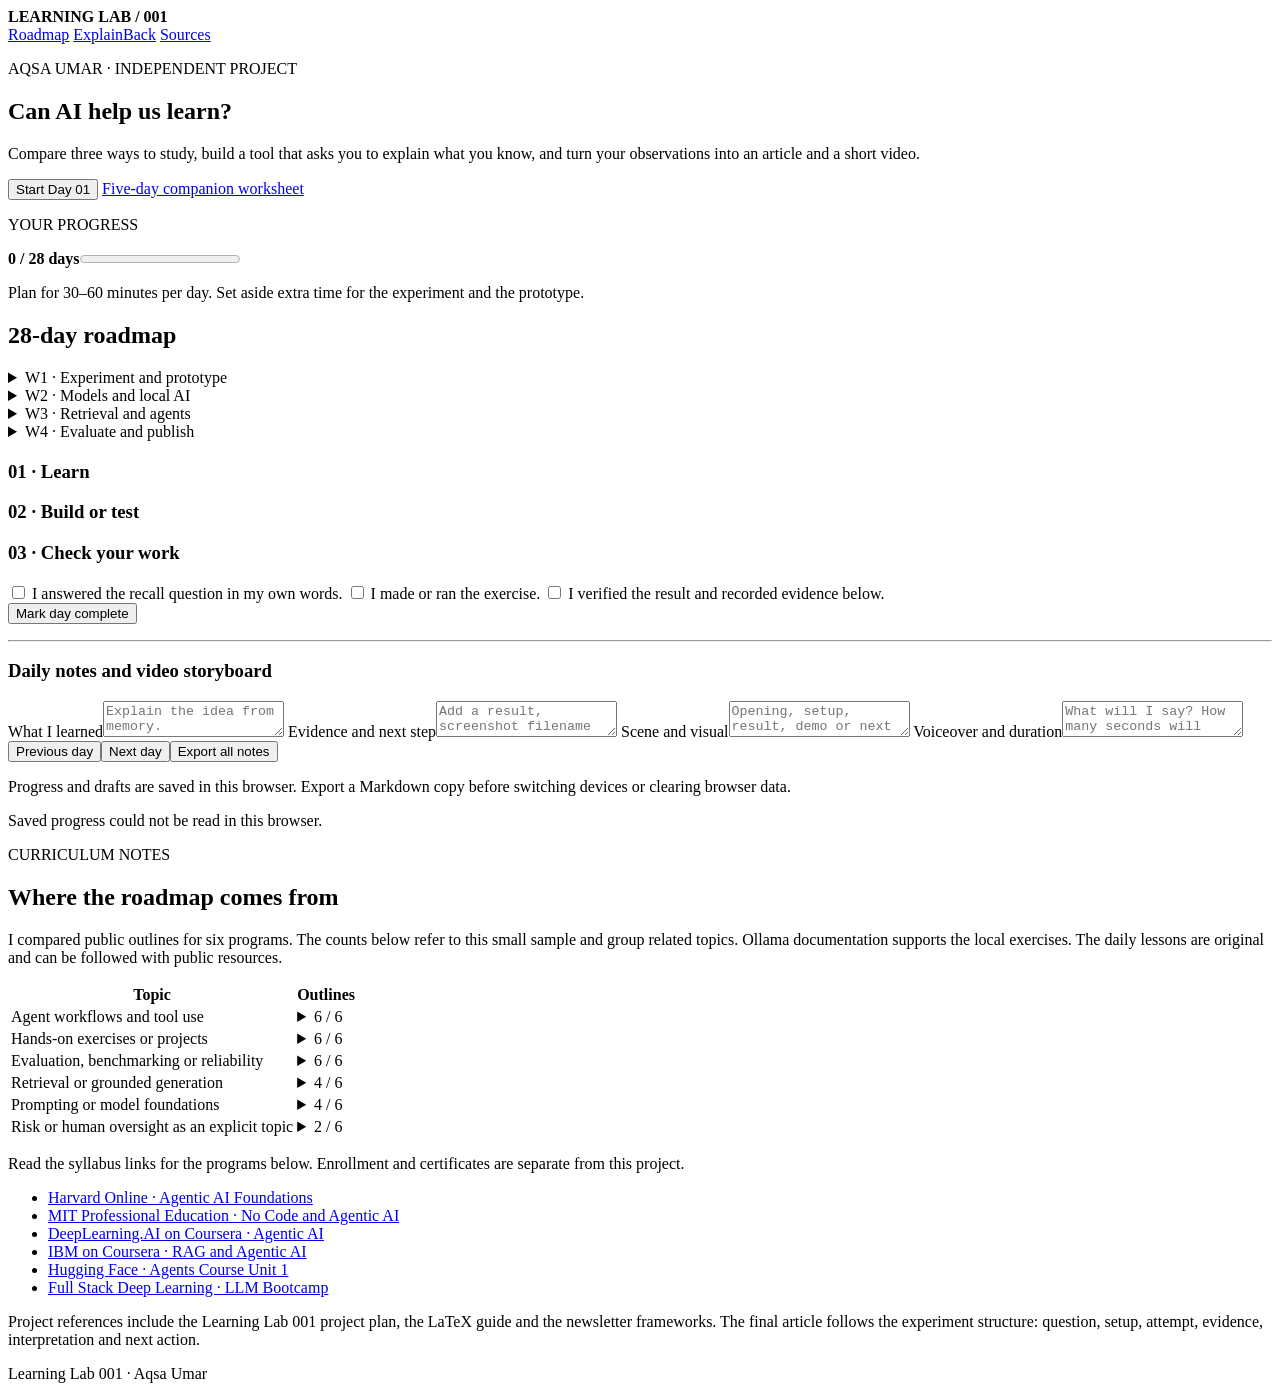
==== index.html @ d53bc0d2 "Add index.html for Learning Lab 001" ====
<!doctype html>
<html lang="en">
<meta charset="utf-8">
<meta name="viewport" content="width=device-width, initial-scale=1">
<title>Learning Lab 001 · Aqsa Umar</title>
<link rel="stylesheet" href="style.css">
<header class="top"><strong>LEARNING LAB / 001</strong><nav><a href="#roadmap">Roadmap</a> <a href="explainback.html">ExplainBack</a> <a href="#sources">Sources</a></nav></header>
<main>
<section class="hero">
<div><p class="eyebrow">AQSA UMAR · INDEPENDENT PROJECT</p>
<h1>Can AI help us learn?</h1>
<p class="intro">Compare three ways to study, build a tool that asks you to explain what you know, and turn your observations into an article and a short video.</p>
<button id="resume">Start Day 01</button> <a href="HELPING-MATERIAL.md">Five-day companion worksheet</a></div>
<aside><p class="eyebrow">YOUR PROGRESS</p><strong id="count">0 / 28 days</strong><progress id="progress" max="28" value="0"></progress><p>Plan for 30–60 minutes per day. Set aside extra time for the experiment and the prototype.</p></aside>
</section>
<section id="roadmap" class="workspace">
<aside class="rail"><h2>28-day roadmap</h2><div id="days"></div></aside>
<article id="lesson" tabindex="-1">
<p class="eyebrow" id="dayLabel"></p><h2 id="dayTitle"></h2>
<h3>01 · Learn</h3><p id="concept"></p><a id="reading" target="_blank" rel="noopener"></a>
<h3>02 · Build or test</h3><p id="exercise"></p>
<h3>03 · Check your work</h3><p id="deliverable"></p><p id="recall"></p>
<div class="checks">
<label><input type="checkbox" data-check="learn"> I answered the recall question in my own words.</label>
<label><input type="checkbox" data-check="build"> I made or ran the exercise.</label>
<label><input type="checkbox" data-check="proof"> I verified the result and recorded evidence below.</label>
</div>
<button id="finish">Mark day complete</button><p id="feedback" role="status"></p>
<hr>
<h3>Daily notes and video storyboard</h3><p id="shot"></p>
<div class="notes">
<label>What I learned<textarea data-note="learning" placeholder="Explain the idea from memory."></textarea></label>
<label>Evidence and next step<textarea data-note="evidence" placeholder="Add a result, screenshot filename or commit link. What will you change?"></textarea></label>
<label>Scene and visual<textarea data-note="scene" placeholder="Opening, setup, result, demo or next step. What appears on screen?"></textarea></label>
<label>Voiceover and duration<textarea data-note="voiceover" placeholder="What will I say? How many seconds will this shot take?"></textarea></label>
</div>
<div class="controls"><button id="prev" class="secondary">Previous day</button><button id="next" class="secondary">Next day</button><button id="export" class="secondary">Export all notes</button></div>
<p class="small">Progress and drafts are saved in this browser. Export a Markdown copy before switching devices or clearing browser data.</p><p role="status" id="storageError"></p>
</article></section>
<section id="sources" class="panel"><p class="eyebrow">CURRICULUM NOTES</p><h2>Where the roadmap comes from</h2>
<p>I compared public outlines for six programs. The counts below refer to this small sample and group related topics. Ollama documentation supports the local exercises. The daily lessons are original and can be followed with public resources.</p><div id="matrix"></div><p>Read the syllabus links for the programs below. Enrollment and certificates are separate from this project.</p><ul id="sourceList"></ul>
<p>Project references include the Learning Lab 001 project plan, the LaTeX guide and the newsletter frameworks. The final article follows the experiment structure: question, setup, attempt, evidence, interpretation and next action.</p></section>
</main>
<dialog id="missing"><form method="dialog"><h2>Some work is still open</h2><p id="missingText"></p><div class="controls"><button value="review" id="review">Review missing work</button><button value="continue" class="secondary" id="keep">Continue anyway</button></div></form></dialog>
<footer>Learning Lab 001 · Aqsa Umar</footer>
<script src="lessons.js"></script><script src="app.js"></script>
</html>
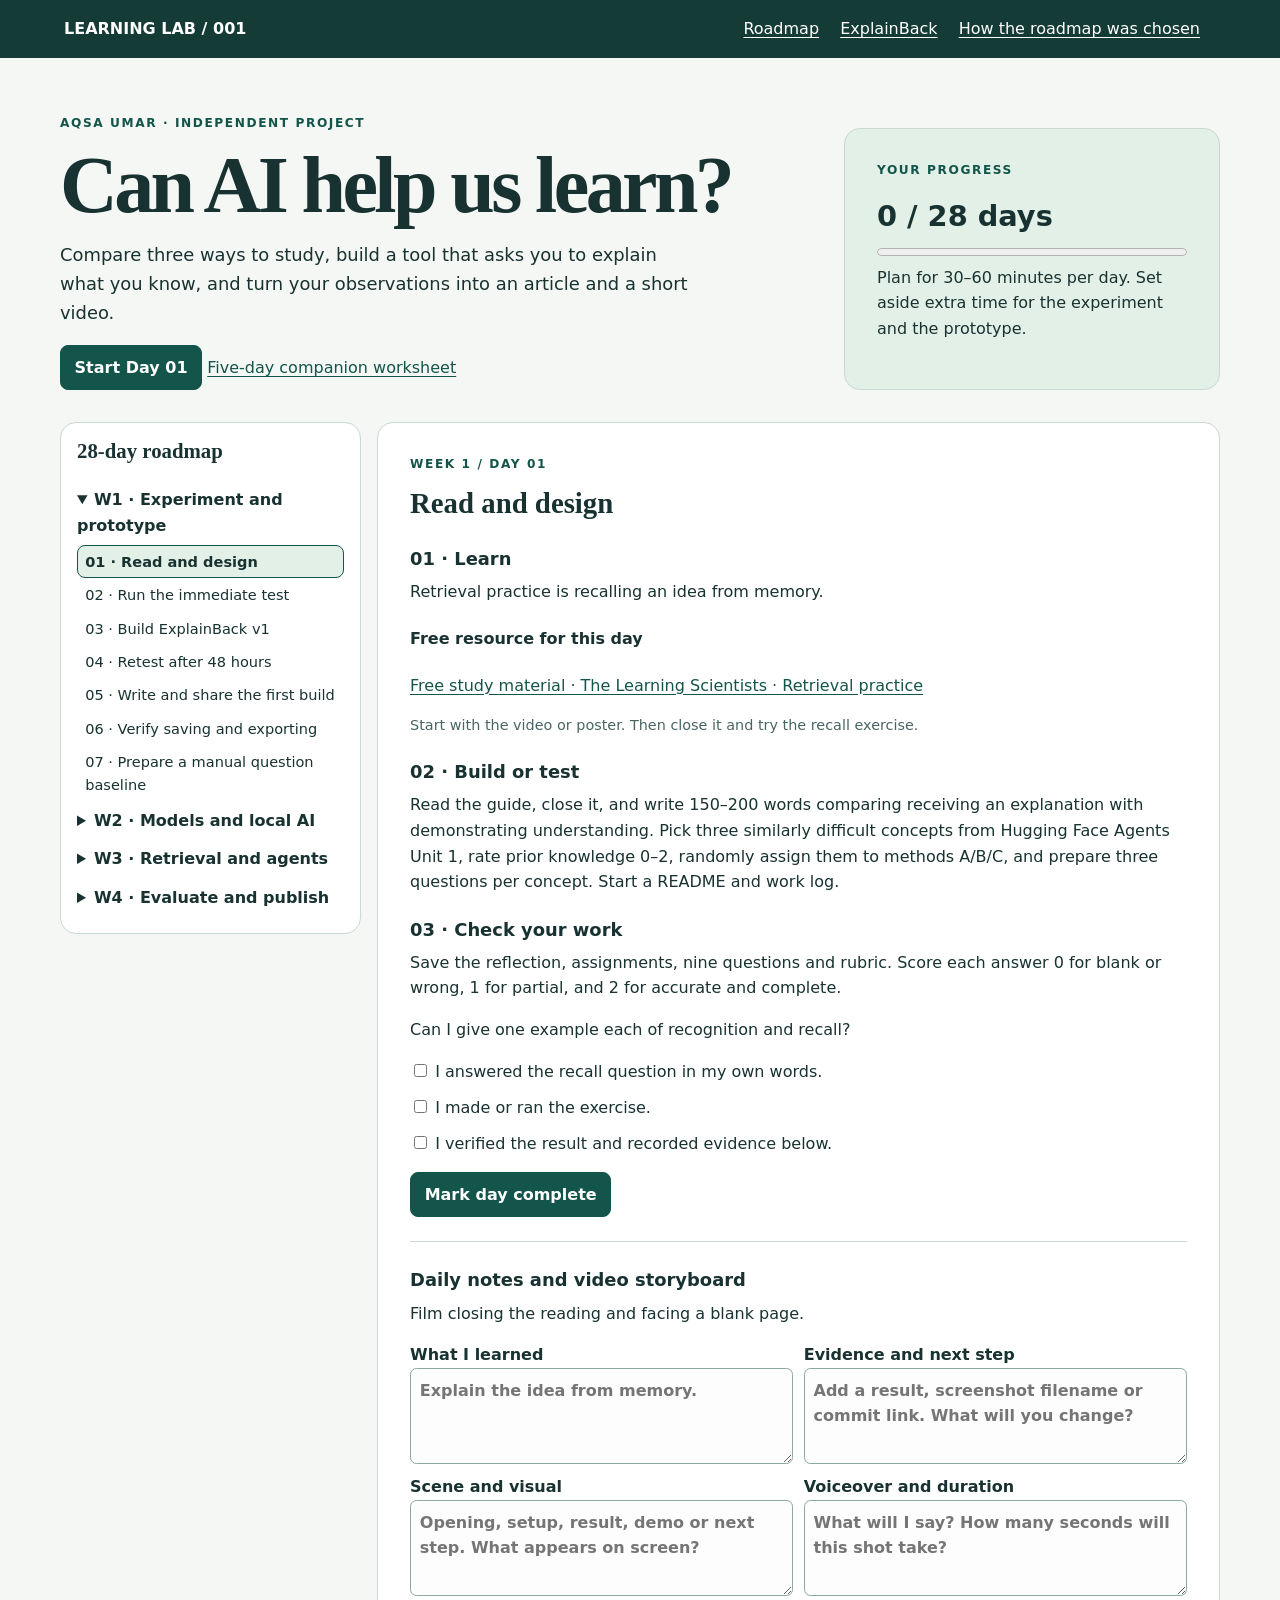
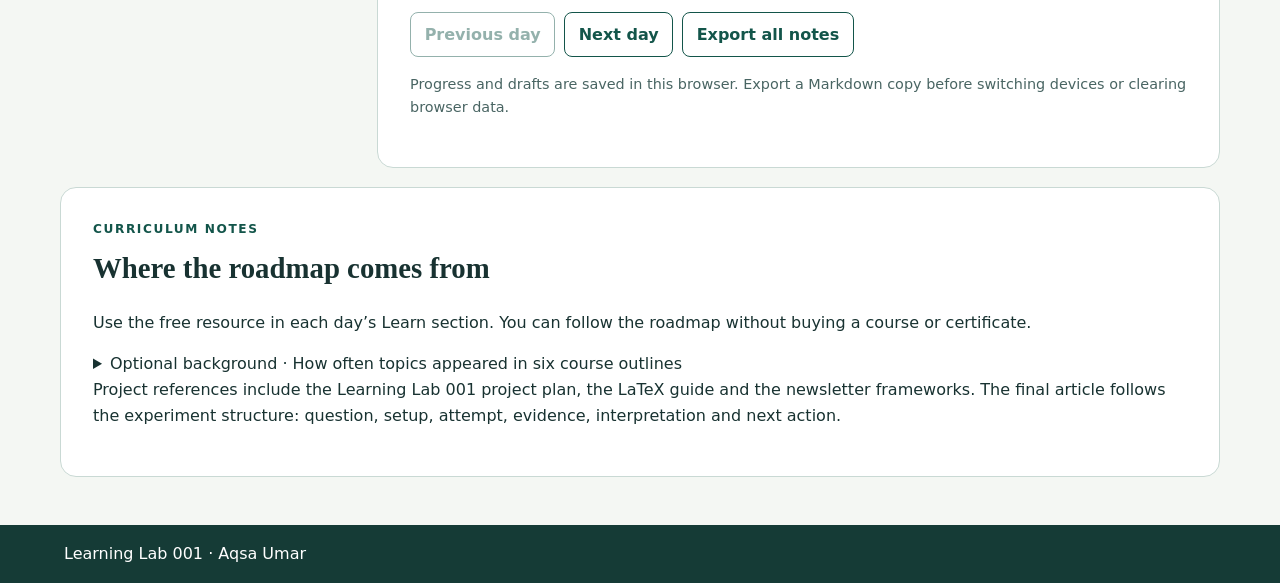
==== commit 3beb8835: "Separate free daily resources from course comparisons" ====
--- a/index.html
+++ b/index.html
@@ -4,7 +4,7 @@
 <meta name="viewport" content="width=device-width, initial-scale=1">
 <title>Learning Lab 001 · Aqsa Umar</title>
 <link rel="stylesheet" href="style.css">
-<header class="top"><strong>LEARNING LAB / 001</strong><nav><a href="#roadmap">Roadmap</a> <a href="explainback.html">ExplainBack</a> <a href="#sources">Sources</a></nav></header>
+<header class="top"><strong>LEARNING LAB / 001</strong><nav><a href="#roadmap">Roadmap</a> <a href="explainback.html">ExplainBack</a> <a href="#sources">How the roadmap was chosen</a></nav></header>
 <main>
 <section class="hero">
 <div><p class="eyebrow">AQSA UMAR · INDEPENDENT PROJECT</p>
@@ -17,7 +17,7 @@
 <aside class="rail"><h2>28-day roadmap</h2><div id="days"></div></aside>
 <article id="lesson" tabindex="-1">
 <p class="eyebrow" id="dayLabel"></p><h2 id="dayTitle"></h2>
-<h3>01 · Learn</h3><p id="concept"></p><a id="reading" target="_blank" rel="noopener"></a>
+<h3>01 · Learn</h3><p id="concept"></p><h4>Free resource for this day</h4><a id="reading" target="_blank" rel="noopener"></a>
 <h3>02 · Build or test</h3><p id="exercise"></p>
 <h3>03 · Check your work</h3><p id="deliverable"></p><p id="recall"></p>
 <div class="checks">
@@ -38,7 +38,11 @@
 <p class="small">Progress and drafts are saved in this browser. Export a Markdown copy before switching devices or clearing browser data.</p><p role="status" id="storageError"></p>
 </article></section>
 <section id="sources" class="panel"><p class="eyebrow">CURRICULUM NOTES</p><h2>Where the roadmap comes from</h2>
-<p>I compared public outlines for six programs. The counts below refer to this small sample and group related topics. Ollama documentation supports the local exercises. The daily lessons are original and can be followed with public resources.</p><div id="matrix"></div><p>Read the syllabus links for the programs below. Enrollment and certificates are separate from this project.</p><ul id="sourceList"></ul>
+<p>Use the free resource in each day’s Learn section. You can follow the roadmap without buying a course or certificate.</p>
+<details><summary>Optional background · How often topics appeared in six course outlines</summary>
+<p>This is one comparison for the whole roadmap. The counts stay the same when you select a different day. Some of these programs sell courses or certificates. The links here show what the programs cover.</p>
+<div id="matrix"></div><ul id="sourceList"></ul>
+</details>
 <p>Project references include the Learning Lab 001 project plan, the LaTeX guide and the newsletter frameworks. The final article follows the experiment structure: question, setup, attempt, evidence, interpretation and next action.</p></section>
 </main>
 <dialog id="missing"><form method="dialog"><h2>Some work is still open</h2><p id="missingText"></p><div class="controls"><button value="review" id="review">Review missing work</button><button value="continue" class="secondary" id="keep">Continue anyway</button></div></form></dialog>
--- a/style.css
+++ b/style.css
@@ -0,0 +1 @@
+:root{color-scheme:light;--ink:#183231;--muted:#496563;--line:#c9d9d4;--paper:#f4f7f3;--white:#fff;--green:#13554a;--mint:#e3f0e7}*{box-sizing:border-box}body{margin:0;background:var(--paper);color:var(--ink);font:16px/1.6 system-ui,sans-serif}a{color:var(--green);text-underline-offset:.2em}button,a,input,textarea{outline-offset:4px}button{font:inherit;font-weight:700;cursor:pointer;border:1px solid var(--green);border-radius:.5rem;padding:.55rem .85rem;background:var(--green);color:white}button:disabled{opacity:.45;cursor:default}.secondary{background:white;color:var(--green)}.top,footer{background:#153b36;color:white;padding:1rem max(5vw,calc((100% - 1160px)/2));display:flex;justify-content:space-between;gap:1rem;flex-wrap:wrap}.top a{color:white;margin-right:1rem}main{width:min(1160px,92%);margin:auto}.hero{padding:3.5rem 0 2rem;display:grid;grid-template-columns:2fr 1fr;align-items:end;gap:2rem}.hero aside,.panel,article,.rail{background:white;border:1px solid var(--line);border-radius:1rem;padding:clamp(1rem,3vw,2rem)}.hero aside{background:var(--mint)}.hero aside strong{font-size:1.8rem}progress{width:100%;accent-color:var(--green)}h1,h2,h3,p{margin-top:0}h1{font:700 clamp(2.8rem,7vw,5rem)/1 Georgia,serif;margin-bottom:1rem;letter-spacing:-.045em}h2{font:700 1.8rem/1.18 Georgia,serif}h3{margin:1.3rem 0 .35rem;font-size:1.12rem}.intro{max-width:56ch;font-size:1.12rem}.eyebrow{font-size:.76rem;font-weight:800;letter-spacing:.13em;color:var(--green)}.workspace{display:grid;grid-template-columns:minmax(235px,1fr) minmax(0,2.8fr);gap:1rem;align-items:start}.rail{padding:1rem}.rail h2{font-size:1.3rem}.rail summary{cursor:pointer;font-weight:750;padding:.4rem 0}.rail button{display:block;width:100%;text-align:left;background:white;color:var(--ink);border-color:transparent;font-weight:500;padding:.25rem .45rem;font-size:.91rem}.rail button[aria-current=true]{background:var(--mint);border-color:var(--green);font-weight:700}.checks,.notes{display:grid;gap:.65rem;margin:1rem 0}.notes{grid-template-columns:1fr 1fr}.notes label{font-weight:650}textarea,input[type=text]{width:100%;font:inherit;border:1px solid #8da7a1;border-radius:.4rem;padding:.55rem;background:#fcfdfc;color:var(--ink)}textarea{display:block;min-height:6rem;resize:vertical}.controls{display:flex;flex-wrap:wrap;gap:.55rem;margin-top:1rem}.small{font-size:.9rem;color:var(--muted);margin-top:1rem}hr{border:0;border-top:1px solid var(--line);margin:1.5rem 0}.panel{margin:1.2rem 0 3rem}dialog{border:1px solid var(--line);border-radius:1rem;padding:1.5rem;max-width:min(92vw,31rem);color:var(--ink)}dialog::backdrop{background:#0d2420aa}table{border-collapse:collapse;width:100%}th,td{padding:.55rem;text-align:left;border-bottom:1px solid var(--line)}[hidden]{display:none!important}@media(max-width:700px){.hero,.workspace,.notes{grid-template-columns:1fr}.hero{padding-top:2rem}.top{padding-inline:4%}}
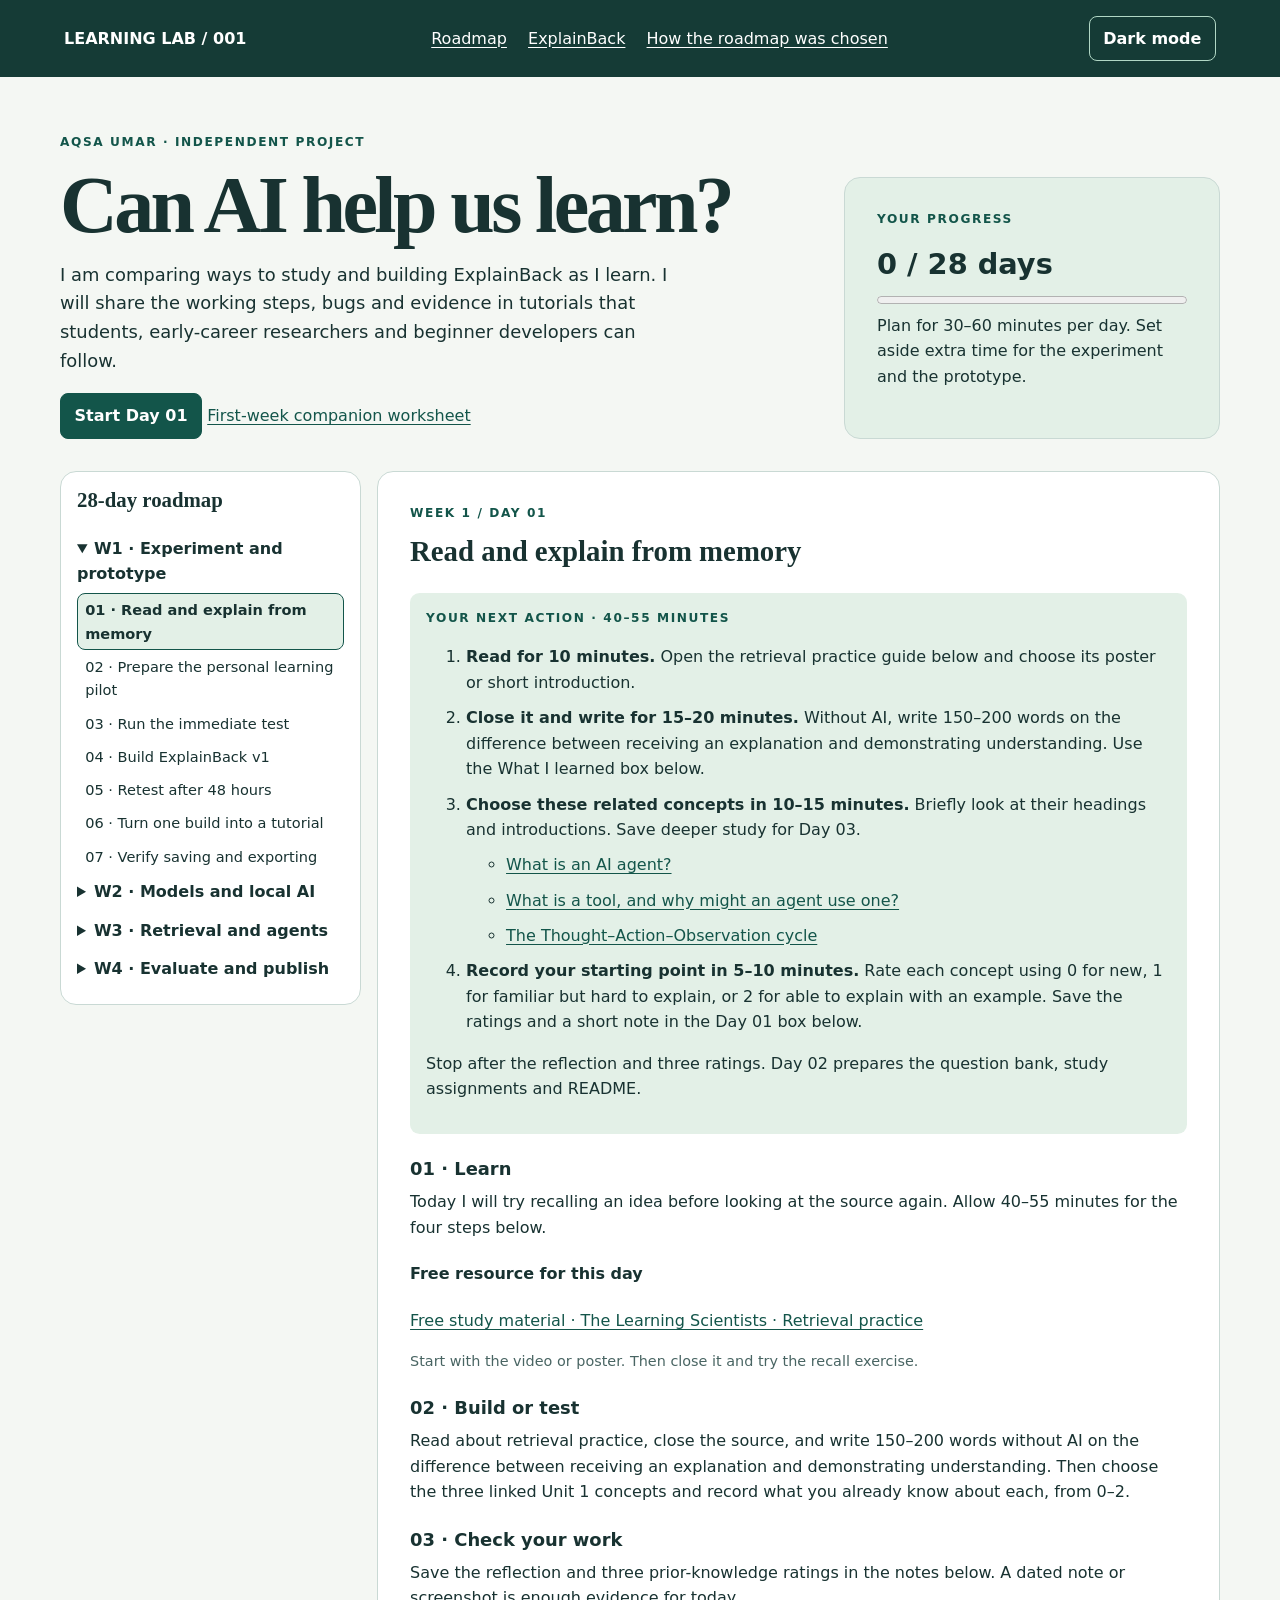
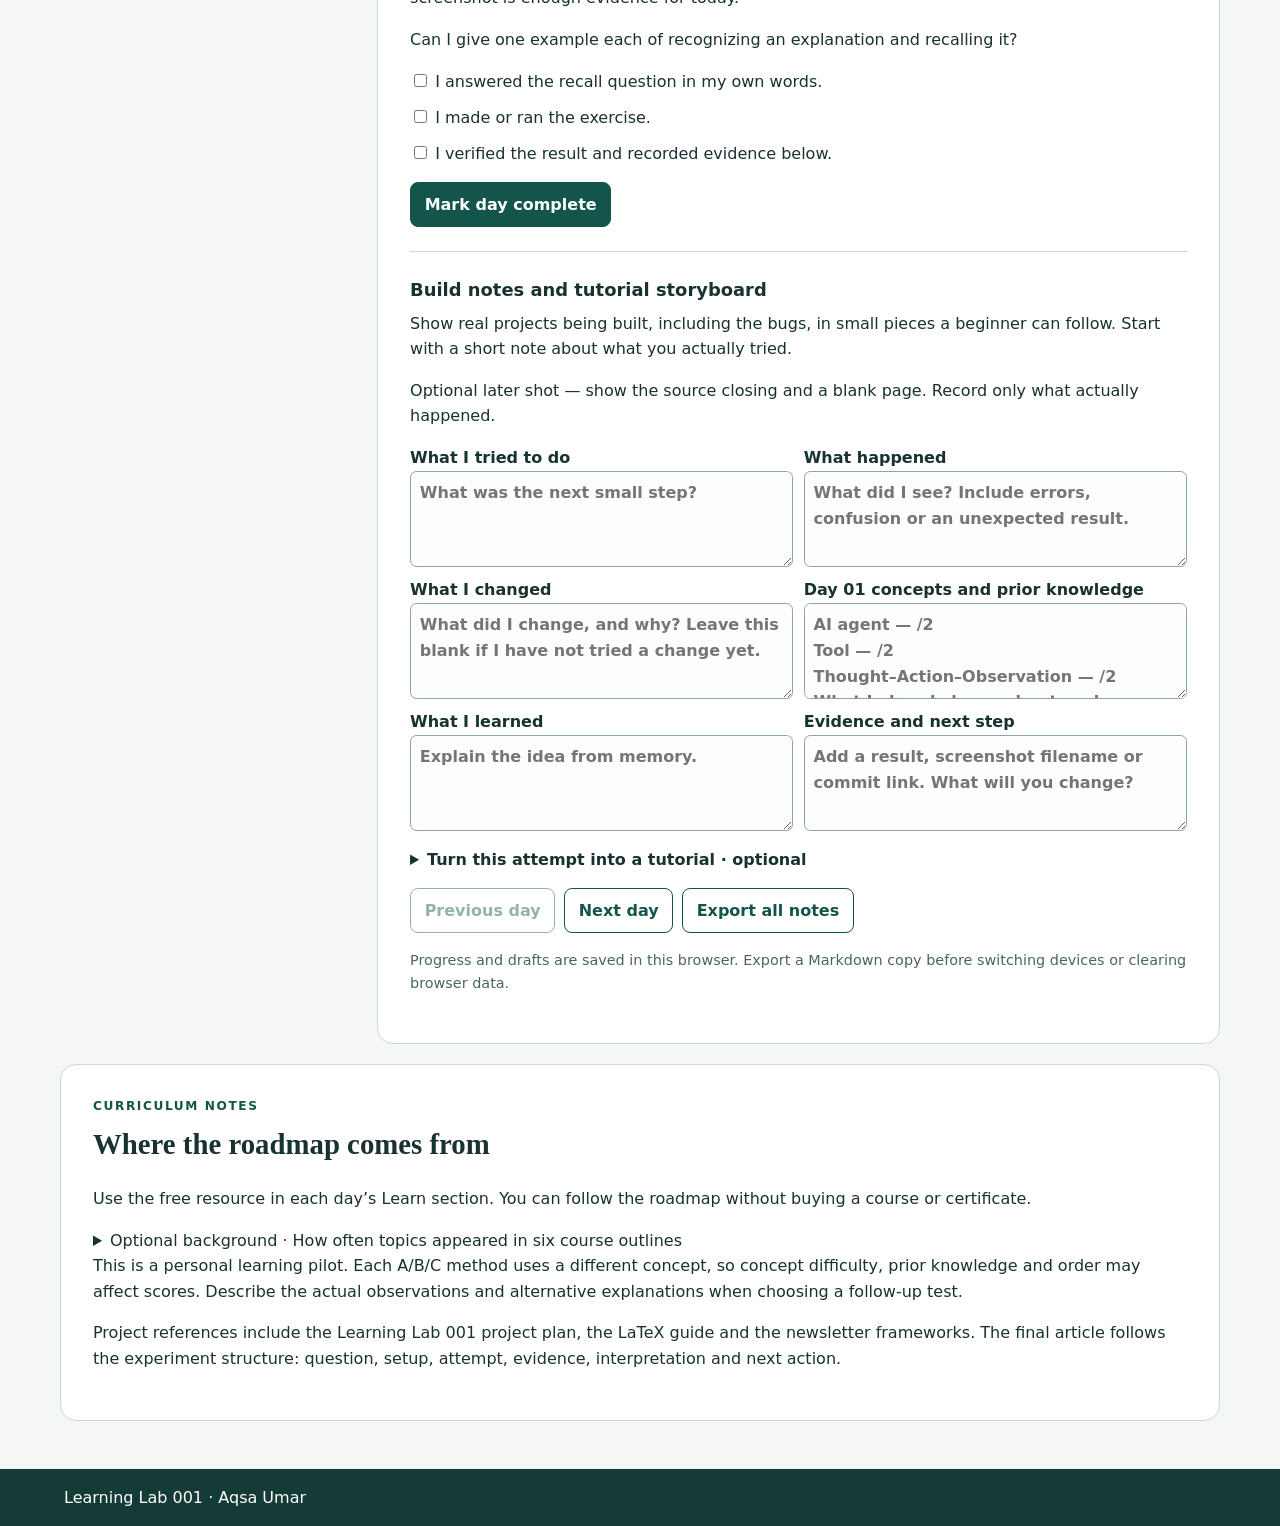
==== commit c4262c54: "Simplify Day 1, support tutorial notes, and add light and dark modes" ====
--- a/index.html
+++ b/index.html
@@ -1,51 +1,83 @@
-<!doctype html>
-<html lang="en">
-<meta charset="utf-8">
-<meta name="viewport" content="width=device-width, initial-scale=1">
-<title>Learning Lab 001 · Aqsa Umar</title>
-<link rel="stylesheet" href="style.css">
-<header class="top"><strong>LEARNING LAB / 001</strong><nav><a href="#roadmap">Roadmap</a> <a href="explainback.html">ExplainBack</a> <a href="#sources">How the roadmap was chosen</a></nav></header>
-<main>
-<section class="hero">
-<div><p class="eyebrow">AQSA UMAR · INDEPENDENT PROJECT</p>
-<h1>Can AI help us learn?</h1>
-<p class="intro">Compare three ways to study, build a tool that asks you to explain what you know, and turn your observations into an article and a short video.</p>
-<button id="resume">Start Day 01</button> <a href="HELPING-MATERIAL.md">Five-day companion worksheet</a></div>
-<aside><p class="eyebrow">YOUR PROGRESS</p><strong id="count">0 / 28 days</strong><progress id="progress" max="28" value="0"></progress><p>Plan for 30–60 minutes per day. Set aside extra time for the experiment and the prototype.</p></aside>
-</section>
-<section id="roadmap" class="workspace">
-<aside class="rail"><h2>28-day roadmap</h2><div id="days"></div></aside>
-<article id="lesson" tabindex="-1">
-<p class="eyebrow" id="dayLabel"></p><h2 id="dayTitle"></h2>
-<h3>01 · Learn</h3><p id="concept"></p><h4>Free resource for this day</h4><a id="reading" target="_blank" rel="noopener"></a>
-<h3>02 · Build or test</h3><p id="exercise"></p>
-<h3>03 · Check your work</h3><p id="deliverable"></p><p id="recall"></p>
-<div class="checks">
-<label><input type="checkbox" data-check="learn"> I answered the recall question in my own words.</label>
-<label><input type="checkbox" data-check="build"> I made or ran the exercise.</label>
-<label><input type="checkbox" data-check="proof"> I verified the result and recorded evidence below.</label>
-</div>
-<button id="finish">Mark day complete</button><p id="feedback" role="status"></p>
-<hr>
-<h3>Daily notes and video storyboard</h3><p id="shot"></p>
-<div class="notes">
-<label>What I learned<textarea data-note="learning" placeholder="Explain the idea from memory."></textarea></label>
-<label>Evidence and next step<textarea data-note="evidence" placeholder="Add a result, screenshot filename or commit link. What will you change?"></textarea></label>
-<label>Scene and visual<textarea data-note="scene" placeholder="Opening, setup, result, demo or next step. What appears on screen?"></textarea></label>
-<label>Voiceover and duration<textarea data-note="voiceover" placeholder="What will I say? How many seconds will this shot take?"></textarea></label>
-</div>
-<div class="controls"><button id="prev" class="secondary">Previous day</button><button id="next" class="secondary">Next day</button><button id="export" class="secondary">Export all notes</button></div>
-<p class="small">Progress and drafts are saved in this browser. Export a Markdown copy before switching devices or clearing browser data.</p><p role="status" id="storageError"></p>
-</article></section>
-<section id="sources" class="panel"><p class="eyebrow">CURRICULUM NOTES</p><h2>Where the roadmap comes from</h2>
-<p>Use the free resource in each day’s Learn section. You can follow the roadmap without buying a course or certificate.</p>
-<details><summary>Optional background · How often topics appeared in six course outlines</summary>
-<p>This is one comparison for the whole roadmap. The counts stay the same when you select a different day. Some of these programs sell courses or certificates. The links here show what the programs cover.</p>
-<div id="matrix"></div><ul id="sourceList"></ul>
-</details>
-<p>Project references include the Learning Lab 001 project plan, the LaTeX guide and the newsletter frameworks. The final article follows the experiment structure: question, setup, attempt, evidence, interpretation and next action.</p></section>
-</main>
-<dialog id="missing"><form method="dialog"><h2>Some work is still open</h2><p id="missingText"></p><div class="controls"><button value="review" id="review">Review missing work</button><button value="continue" class="secondary" id="keep">Continue anyway</button></div></form></dialog>
-<footer>Learning Lab 001 · Aqsa Umar</footer>
-<script src="lessons.js"></script><script src="app.js"></script>
-</html>
+<!doctype html>
+<html lang="en">
+<meta charset="utf-8">
+<meta name="viewport" content="width=device-width, initial-scale=1">
+<title>Learning Lab 001 · Aqsa Umar</title>
+<script src="theme.js"></script>
+<link rel="stylesheet" href="style.css?v=theme-1">
+<header class="top"><strong>LEARNING LAB / 001</strong><nav><a href="#roadmap">Roadmap</a> <a href="explainback.html">ExplainBack</a> <a href="#sources">How the roadmap was chosen</a></nav><button id="themeToggle" type="button" aria-label="Dark mode" aria-pressed="false">Dark mode</button></header>
+<main>
+<section class="hero">
+<div><p class="eyebrow">AQSA UMAR · INDEPENDENT PROJECT</p>
+<h1>Can AI help us learn?</h1>
+<p class="intro">I am comparing ways to study and building ExplainBack as I learn. I will share the working steps, bugs and evidence in tutorials that students, early-career researchers and beginner developers can follow.</p>
+<button id="resume">Start Day 01</button> <a href="HELPING-MATERIAL.md">First-week companion worksheet</a></div>
+<aside><p class="eyebrow">YOUR PROGRESS</p><strong id="count">0 / 28 days</strong><progress id="progress" max="28" value="0"></progress><p>Plan for 30–60 minutes per day. Set aside extra time for the experiment and the prototype.</p></aside>
+</section>
+<section id="roadmap" class="workspace">
+<aside class="rail"><h2>28-day roadmap</h2><div id="days"></div></aside>
+<article id="lesson" tabindex="-1">
+<p class="eyebrow" id="dayLabel"></p><h2 id="dayTitle"></h2>
+<section id="dayOnePlan" hidden aria-label="Day 1 session plan">
+<p class="eyebrow">YOUR NEXT ACTION · 40–55 MINUTES</p>
+<ol>
+<li><strong>Read for 10 minutes.</strong> Open the retrieval practice guide below and choose its poster or short introduction.</li>
+<li><strong>Close it and write for 15–20 minutes.</strong> Without AI, write 150–200 words on the difference between receiving an explanation and demonstrating understanding. Use the What I learned box below.</li>
+<li><strong>Choose these related concepts in 10–15 minutes.</strong> Briefly look at their headings and introductions. Save deeper study for Day 03.
+<ul>
+<li><a href="https://huggingface.co/learn/agents-course/en/unit1/what-are-agents" target="_blank" rel="noopener">What is an AI agent?</a></li>
+<li><a href="https://huggingface.co/learn/agents-course/en/unit1/tools" target="_blank" rel="noopener">What is a tool, and why might an agent use one?</a></li>
+<li><a href="https://huggingface.co/learn/agents-course/en/unit1/agent-steps-and-structure" target="_blank" rel="noopener">The Thought–Action–Observation cycle</a></li>
+</ul></li>
+<li><strong>Record your starting point in 5–10 minutes.</strong> Rate each concept using 0 for new, 1 for familiar but hard to explain, or 2 for able to explain with an example. Save the ratings and a short note in the Day 01 box below.</li>
+</ol>
+<p>Stop after the reflection and three ratings. Day 02 prepares the question bank, study assignments and README.</p>
+</section>
+<h3>01 · Learn</h3><p id="concept"></p><h4>Free resource for this day</h4><a id="reading" target="_blank" rel="noopener"></a>
+<h3>02 · Build or test</h3><p id="exercise"></p>
+<h3>03 · Check your work</h3><p id="deliverable"></p><p id="recall"></p>
+<div class="checks">
+<label><input type="checkbox" data-check="learn"> I answered the recall question in my own words.</label>
+<label><input type="checkbox" data-check="build"> I made or ran the exercise.</label>
+<label><input type="checkbox" data-check="proof"> I verified the result and recorded evidence below.</label>
+</div>
+<button id="finish">Mark day complete</button><p id="feedback" role="status"></p>
+<hr>
+<h3>Build notes and tutorial storyboard</h3>
+<p>Show real projects being built, including the bugs, in small pieces a beginner can follow. Start with a short note about what you actually tried.</p>
+<p id="shot"></p>
+<div class="notes">
+<label>What I tried to do<textarea data-note="tried" placeholder="What was the next small step?"></textarea></label>
+<label>What happened<textarea data-note="happened" placeholder="What did I see? Include errors, confusion or an unexpected result."></textarea></label>
+<label>What I changed<textarea data-note="changed" placeholder="What did I change, and why? Leave this blank if I have not tried a change yet."></textarea></label>
+<label>Day 01 concepts and prior knowledge<textarea data-note="baseline" placeholder="AI agent — /2&#10;Tool — /2&#10;Thought–Action–Observation — /2&#10;What I already know about each"></textarea></label>
+<label>What I learned<textarea data-note="learning" placeholder="Explain the idea from memory."></textarea></label>
+<label>Evidence and next step<textarea data-note="evidence" placeholder="Add a result, screenshot filename or commit link. What will you change?"></textarea></label>
+</div>
+<details><summary>Turn this attempt into a tutorial · optional</summary>
+<p>Question → source → explanation in my words → small build → test or failure → what I learned → reader exercise. Use the notes above for the explanation, test and learning.</p>
+<div class="notes">
+<label>Tutorial question<textarea data-note="question" placeholder="What small question does this attempt answer?"></textarea></label>
+<label>Source<textarea data-note="source" placeholder="Title, link and the section I used"></textarea></label>
+<label>Small build and what worked or did not<textarea data-note="build" placeholder="Show one step, its input, result and remaining problem."></textarea></label>
+<label>Reader exercise<textarea data-note="readerExercise" placeholder="What can a beginner try with a clear input and way to check the result?"></textarea></label>
+<label>Scene and visual<textarea data-note="scene" placeholder="Opening, setup, result, demo or next step. What appears on screen?"></textarea></label>
+<label>Voiceover and duration<textarea data-note="voiceover" placeholder="What will I say? How many seconds will this shot take?"></textarea></label>
+</div>
+</details>
+<div class="controls"><button id="prev" class="secondary">Previous day</button><button id="next" class="secondary">Next day</button><button id="export" class="secondary">Export all notes</button></div>
+<p class="small">Progress and drafts are saved in this browser. Export a Markdown copy before switching devices or clearing browser data.</p><p role="status" id="storageError"></p>
+</article></section>
+<section id="sources" class="panel"><p class="eyebrow">CURRICULUM NOTES</p><h2>Where the roadmap comes from</h2>
+<p>Use the free resource in each day’s Learn section. You can follow the roadmap without buying a course or certificate.</p>
+<details><summary>Optional background · How often topics appeared in six course outlines</summary>
+<p>This is one comparison for the whole roadmap. The counts stay the same when you select a different day. Some of these programs sell courses or certificates. The links here show what the programs cover.</p>
+<div id="matrix"></div><ul id="sourceList"></ul>
+</details>
+<p>This is a personal learning pilot. Each A/B/C method uses a different concept, so concept difficulty, prior knowledge and order may affect scores. Describe the actual observations and alternative explanations when choosing a follow-up test.</p>
+<p>Project references include the Learning Lab 001 project plan, the LaTeX guide and the newsletter frameworks. The final article follows the experiment structure: question, setup, attempt, evidence, interpretation and next action.</p></section>
+</main>
+<dialog id="missing"><form method="dialog"><h2>Some work is still open</h2><p id="missingText"></p><div class="controls"><button value="review" id="review">Review missing work</button><button value="continue" class="secondary" id="keep">Continue anyway</button></div></form></dialog>
+<footer>Learning Lab 001 · Aqsa Umar</footer>
+<script src="lessons.js"></script><script src="app.js"></script>
+</html>
--- a/style.css
+++ b/style.css
@@ -1 +1,48 @@
-:root{color-scheme:light;--ink:#183231;--muted:#496563;--line:#c9d9d4;--paper:#f4f7f3;--white:#fff;--green:#13554a;--mint:#e3f0e7}*{box-sizing:border-box}body{margin:0;background:var(--paper);color:var(--ink);font:16px/1.6 system-ui,sans-serif}a{color:var(--green);text-underline-offset:.2em}button,a,input,textarea{outline-offset:4px}button{font:inherit;font-weight:700;cursor:pointer;border:1px solid var(--green);border-radius:.5rem;padding:.55rem .85rem;background:var(--green);color:white}button:disabled{opacity:.45;cursor:default}.secondary{background:white;color:var(--green)}.top,footer{background:#153b36;color:white;padding:1rem max(5vw,calc((100% - 1160px)/2));display:flex;justify-content:space-between;gap:1rem;flex-wrap:wrap}.top a{color:white;margin-right:1rem}main{width:min(1160px,92%);margin:auto}.hero{padding:3.5rem 0 2rem;display:grid;grid-template-columns:2fr 1fr;align-items:end;gap:2rem}.hero aside,.panel,article,.rail{background:white;border:1px solid var(--line);border-radius:1rem;padding:clamp(1rem,3vw,2rem)}.hero aside{background:var(--mint)}.hero aside strong{font-size:1.8rem}progress{width:100%;accent-color:var(--green)}h1,h2,h3,p{margin-top:0}h1{font:700 clamp(2.8rem,7vw,5rem)/1 Georgia,serif;margin-bottom:1rem;letter-spacing:-.045em}h2{font:700 1.8rem/1.18 Georgia,serif}h3{margin:1.3rem 0 .35rem;font-size:1.12rem}.intro{max-width:56ch;font-size:1.12rem}.eyebrow{font-size:.76rem;font-weight:800;letter-spacing:.13em;color:var(--green)}.workspace{display:grid;grid-template-columns:minmax(235px,1fr) minmax(0,2.8fr);gap:1rem;align-items:start}.rail{padding:1rem}.rail h2{font-size:1.3rem}.rail summary{cursor:pointer;font-weight:750;padding:.4rem 0}.rail button{display:block;width:100%;text-align:left;background:white;color:var(--ink);border-color:transparent;font-weight:500;padding:.25rem .45rem;font-size:.91rem}.rail button[aria-current=true]{background:var(--mint);border-color:var(--green);font-weight:700}.checks,.notes{display:grid;gap:.65rem;margin:1rem 0}.notes{grid-template-columns:1fr 1fr}.notes label{font-weight:650}textarea,input[type=text]{width:100%;font:inherit;border:1px solid #8da7a1;border-radius:.4rem;padding:.55rem;background:#fcfdfc;color:var(--ink)}textarea{display:block;min-height:6rem;resize:vertical}.controls{display:flex;flex-wrap:wrap;gap:.55rem;margin-top:1rem}.small{font-size:.9rem;color:var(--muted);margin-top:1rem}hr{border:0;border-top:1px solid var(--line);margin:1.5rem 0}.panel{margin:1.2rem 0 3rem}dialog{border:1px solid var(--line);border-radius:1rem;padding:1.5rem;max-width:min(92vw,31rem);color:var(--ink)}dialog::backdrop{background:#0d2420aa}table{border-collapse:collapse;width:100%}th,td{padding:.55rem;text-align:left;border-bottom:1px solid var(--line)}[hidden]{display:none!important}@media(max-width:700px){.hero,.workspace,.notes{grid-template-columns:1fr}.hero{padding-top:2rem}.top{padding-inline:4%}}
+:root{color-scheme:light;--ink:#183231;--muted:#496563;--line:#c9d9d4;--paper:#f4f7f3;--white:#fff;--green:#13554a;--mint:#e3f0e7}*{box-sizing:border-box}body{margin:0;background:var(--paper);color:var(--ink);font:16px/1.6 system-ui,sans-serif}a{color:var(--green);text-underline-offset:.2em}button,a,input,textarea{outline-offset:4px}button{font:inherit;font-weight:700;cursor:pointer;border:1px solid var(--green);border-radius:.5rem;padding:.55rem .85rem;background:var(--green);color:white}button:disabled{opacity:.45;cursor:default}.secondary{background:white;color:var(--green)}.top,footer{background:#153b36;color:white;padding:1rem max(5vw,calc((100% - 1160px)/2));display:flex;justify-content:space-between;gap:1rem;flex-wrap:wrap}.top a{color:white;margin-right:1rem}main{width:min(1160px,92%);margin:auto}.hero{padding:3.5rem 0 2rem;display:grid;grid-template-columns:2fr 1fr;align-items:end;gap:2rem}.hero aside,.panel,article,.rail{background:white;border:1px solid var(--line);border-radius:1rem;padding:clamp(1rem,3vw,2rem)}.hero aside{background:var(--mint)}.hero aside strong{font-size:1.8rem}progress{width:100%;accent-color:var(--green)}h1,h2,h3,p{margin-top:0}h1{font:700 clamp(2.8rem,7vw,5rem)/1 Georgia,serif;margin-bottom:1rem;letter-spacing:-.045em}h2{font:700 1.8rem/1.18 Georgia,serif}h3{margin:1.3rem 0 .35rem;font-size:1.12rem}.intro{max-width:56ch;font-size:1.12rem}.eyebrow{font-size:.76rem;font-weight:800;letter-spacing:.13em;color:var(--green)}.workspace{display:grid;grid-template-columns:minmax(235px,1fr) minmax(0,2.8fr);gap:1rem;align-items:start}.rail{padding:1rem}.rail h2{font-size:1.3rem}.rail summary{cursor:pointer;font-weight:750;padding:.4rem 0}.rail button{display:block;width:100%;text-align:left;background:white;color:var(--ink);border-color:transparent;font-weight:500;padding:.25rem .45rem;font-size:.91rem}.rail button[aria-current=true]{background:var(--mint);border-color:var(--green);font-weight:700}.checks,.notes{display:grid;gap:.65rem;margin:1rem 0}.notes{grid-template-columns:1fr 1fr}.notes label{font-weight:650}textarea,input[type=text]{width:100%;font:inherit;border:1px solid #8da7a1;border-radius:.4rem;padding:.55rem;background:#fcfdfc;color:var(--ink)}textarea{display:block;min-height:6rem;resize:vertical}.controls{display:flex;flex-wrap:wrap;gap:.55rem;margin-top:1rem}.small{font-size:.9rem;color:var(--muted);margin-top:1rem}hr{border:0;border-top:1px solid var(--line);margin:1.5rem 0}.panel{margin:1.2rem 0 3rem}dialog{border:1px solid var(--line);border-radius:1rem;padding:1.5rem;max-width:min(92vw,31rem);color:var(--ink)}dialog::backdrop{background:#0d2420aa}table{border-collapse:collapse;width:100%}th,td{padding:.55rem;text-align:left;border-bottom:1px solid var(--line)}[hidden]{display:none!important}@media(max-width:700px){.hero,.workspace,.notes{grid-template-columns:1fr}.hero{padding-top:2rem}.top{padding-inline:4%}}
+
+#dayOnePlan{background:var(--mint);border-radius:.6rem;padding:1rem;margin:1rem 0}#dayOnePlan li{margin:.6rem 0}article details>summary{cursor:pointer;font-weight:700}article details{margin:1rem 0}a,summary{overflow-wrap:anywhere}
+:root {
+  --field: #fcfdfc;
+  --button-text: #fff;
+}
+:root[data-theme="dark"] {
+  color-scheme: dark;
+  --ink: #e0eee8;
+  --muted: #b1c9bf;
+  --line: #425f54;
+  --paper: #101c18;
+  --white: #1a2c24;
+  --green: #95d9b9;
+  --mint: #244638;
+  --field: #13221b;
+  --button-text: #10281d;
+}
+.hero aside, .panel, article, .rail, .secondary, .rail button, dialog {
+  background: var(--white);
+}
+.hero aside, .rail button[aria-current=true] {
+  background: var(--mint);
+}
+textarea, input[type=text] {
+  background: var(--field);
+}
+button {
+  color: var(--button-text);
+}
+.secondary {
+  color: var(--green);
+}
+.rail button {
+  color: var(--ink);
+}
+input[type=checkbox] {
+  accent-color: var(--green);
+}
+.top {
+  align-items: center;
+}
+#themeToggle {
+  background: transparent;
+  border-color: #b1d7c5;
+  color: #fff;
+}
